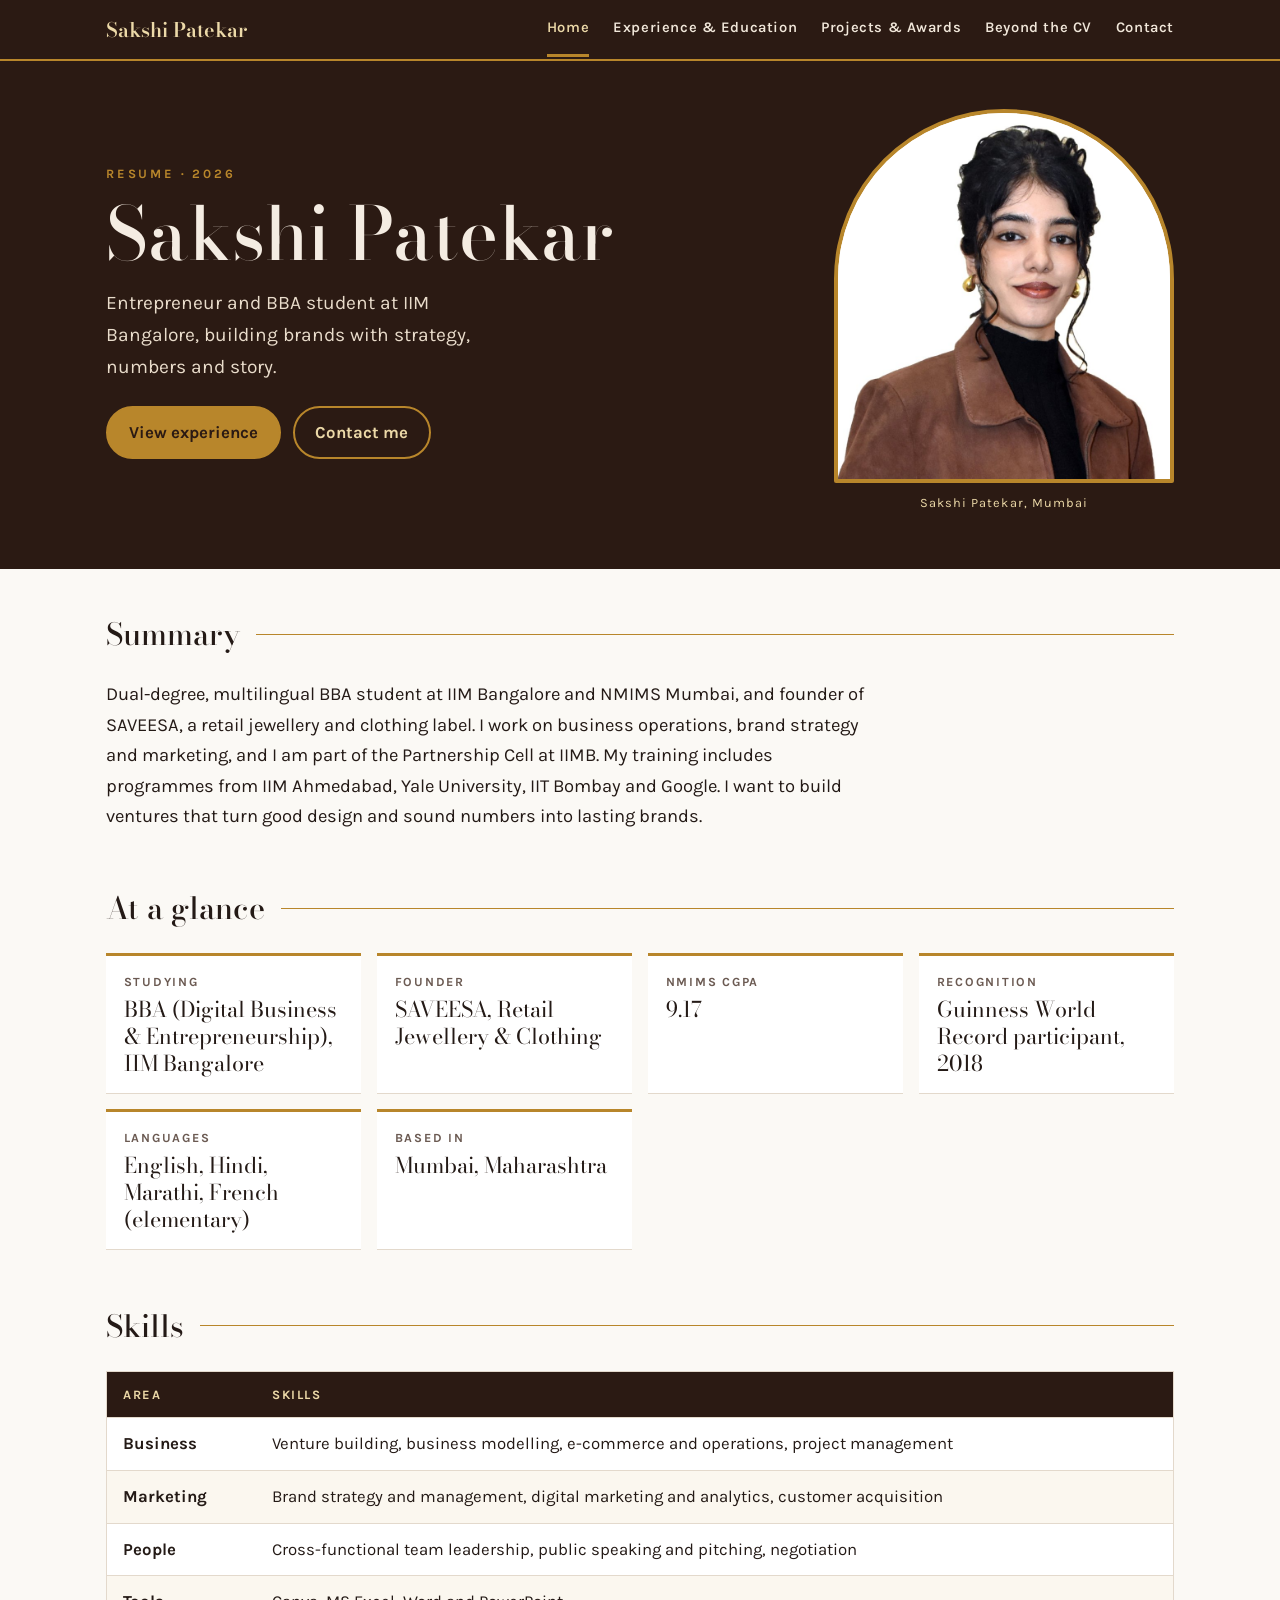
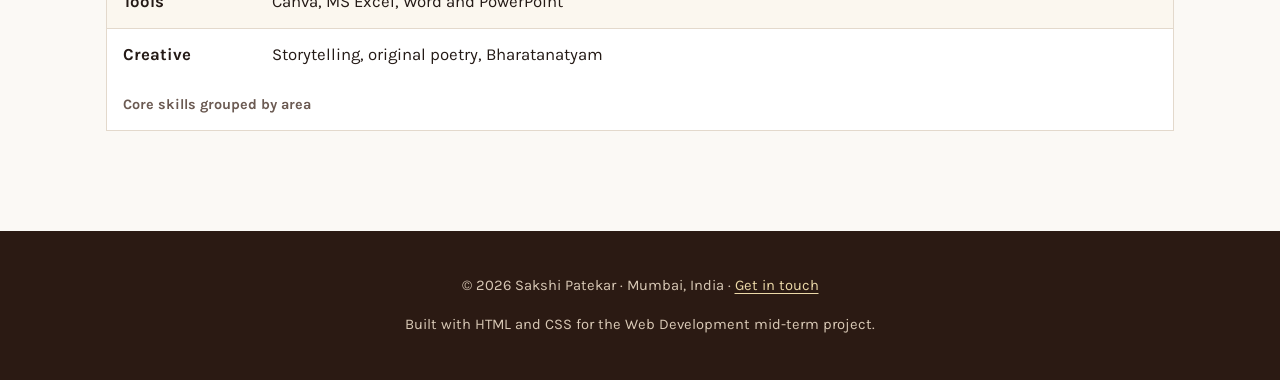
==== index.html @ 96bf37b6 "Add files via upload" ====
<!DOCTYPE html>
<html lang="en">
<head>
  <meta charset="utf-8">
  <meta name="viewport" content="width=device-width, initial-scale=1">
  <title>Sakshi Patekar | Resume</title>
  <meta name="description" content="Resume of Sakshi Patekar, BBA student at IIM Bangalore and founder of SAVEESA.">
  <link rel="preconnect" href="https://fonts.googleapis.com">
  <link rel="preconnect" href="https://fonts.gstatic.com" crossorigin>
  <link href="https://fonts.googleapis.com/css2?family=Bodoni+Moda:opsz,wght@6..96,500;6..96,600&family=Karla:wght@400;600;700&display=swap" rel="stylesheet">
  <link rel="stylesheet" href="css/style.css">
</head>
<body>
  <nav class="site-nav" aria-label="Main navigation">
    <ul>
      <li class="brand"><a href="index.html">Sakshi Patekar</a></li>
      <li><a href="index.html" aria-current="page">Home</a></li><li><a href="experience.html">Experience & Education</a></li><li><a href="projects.html">Projects & Awards</a></li><li><a href="about.html">Beyond the CV</a></li><li><a href="contact.html">Contact</a></li>
    </ul>
  </nav>
  <header class="hero">
    <div class="hero-inner">
      <div class="hero-text">
        <p class="eyebrow">Resume &middot; 2026</p>
        <h1>Sakshi Patekar</h1>
        <p class="tagline">Entrepreneur and BBA student at IIM Bangalore, building brands with strategy, numbers and story.</p>
        <div class="hero-links">
          <a class="btn solid" href="experience.html">View experience</a>
          <a class="btn" href="contact.html">Contact me</a>
        </div>
      </div>
      <figure class="portrait">
        <img src="images/sakshi.jpg" alt="Portrait of Sakshi Patekar in a brown suede jacket and black turtleneck" width="900" height="891">
        <figcaption>Sakshi Patekar, Mumbai</figcaption>
      </figure>
    </div>
  </header>
  <main>
    <section id="summary" aria-labelledby="summary-h">
      <h2 id="summary-h">Summary</h2>
      <p class="summary">Dual-degree, multilingual BBA student at IIM Bangalore and NMIMS Mumbai, and founder of SAVEESA, a retail jewellery and clothing label. I work on business operations, brand strategy and marketing, and I am part of the Partnership Cell at IIMB. My training includes programmes from IIM Ahmedabad, Yale University, IIT Bombay and Google. I want to build ventures that turn good design and sound numbers into lasting brands.</p>
    </section>

    <section id="at-a-glance" aria-labelledby="glance-h">
      <h2 id="glance-h">At a glance</h2>
      <dl class="facts">
        <div><dt>Studying</dt><dd>BBA (Digital Business &amp; Entrepreneurship), IIM Bangalore</dd></div>
        <div><dt>Founder</dt><dd>SAVEESA, Retail Jewellery &amp; Clothing</dd></div>
        <div><dt>NMIMS CGPA</dt><dd>9.17</dd></div>
        <div><dt>Recognition</dt><dd>Guinness World Record participant, 2018</dd></div>
        <div><dt>Languages</dt><dd>English, Hindi, Marathi, French (elementary)</dd></div>
        <div><dt>Based in</dt><dd>Mumbai, Maharashtra</dd></div>
      </dl>
    </section>

    <section id="skills" aria-labelledby="skills-h">
      <h2 id="skills-h">Skills</h2>
      <div class="table-wrap">
        <table>
          <caption>Core skills grouped by area</caption>
          <thead>
            <tr><th scope="col">Area</th><th scope="col">Skills</th></tr>
          </thead>
          <tbody>
            <tr><th scope="row">Business</th><td>Venture building, business modelling, e-commerce and operations, project management</td></tr>
            <tr><th scope="row">Marketing</th><td>Brand strategy and management, digital marketing and analytics, customer acquisition</td></tr>
            <tr><th scope="row">People</th><td>Cross-functional team leadership, public speaking and pitching, negotiation</td></tr>
            <tr><th scope="row">Tools</th><td>Canva, MS Excel, Word and PowerPoint</td></tr>
            <tr><th scope="row">Creative</th><td>Storytelling, original poetry, Bharatanatyam</td></tr>
          </tbody>
        </table>
      </div>
    </section>
  </main>
  <footer class="site-footer">
    <p>&copy; 2026 Sakshi Patekar &middot; Mumbai, India &middot; <a href="contact.html">Get in touch</a></p>
    <p>Built with HTML and CSS for the Web Development mid-term project.</p>
  </footer>
</body>
</html>
---- css/style.css ----
/* Design plan: palette is taken from the portfolio photo (suede jacket brown, gold earrings, black knit).
   Layout idea: espresso header band with an arch-framed portrait, then a light paper column with gold rules. */
:root {
  --espresso: #2b1a13;
  --suede: #7a4a35;
  --gold: #b8862b;
  --gold-soft: #ecd9a8;
  --paper: #fbf9f5;
  --ink: #241a16;
  --muted: #6b5a52;
  --line: #e3d9cc;
  --font-display: "Bodoni Moda", "Didot", Georgia, serif;
  --font-body: "Karla", "Segoe UI", Arial, sans-serif;
}

*, *::before, *::after { box-sizing: border-box; }

html { scroll-behavior: smooth; }

body {
  margin: 0;
  background: var(--paper);
  color: var(--ink);
  font-family: var(--font-body);
  font-size: 1.05rem;
  line-height: 1.65;
}

img { max-width: 100%; display: block; }

a { color: var(--suede); text-underline-offset: 3px; }
a:hover { color: var(--gold); }
a:focus-visible, summary:focus-visible { outline: 3px solid var(--gold); outline-offset: 3px; }

/* ---------- Navigation (flexbox) ---------- */
.site-nav {
  background: var(--espresso);
  border-bottom: 2px solid var(--gold);
  position: sticky;
  top: 0;
  z-index: 10;
}
.site-nav ul {
  list-style: none;
  margin: 0 auto;
  padding: 0 1rem;
  max-width: 1100px;
  display: flex;
  flex-wrap: wrap;
  align-items: center;
  gap: 0.25rem 1.5rem;
}
.site-nav .brand {
  font-family: var(--font-display);
  font-size: 1.25rem;
  color: var(--gold-soft);
  margin-right: auto;
  padding: 0.8rem 0;
}
.site-nav a {
  color: #f1e7da;
  text-decoration: none;
  font-weight: 600;
  letter-spacing: 0.04em;
  font-size: 0.92rem;
  padding: 0.9rem 0;
  display: inline-block;
  border-bottom: 3px solid transparent;
}
.site-nav a:hover { color: var(--gold-soft); border-bottom-color: var(--gold); }
.site-nav a[aria-current="page"] { border-bottom-color: var(--gold); color: var(--gold-soft); }
.site-nav .brand a { padding: 0; border: 0; color: inherit; font-size: inherit; letter-spacing: 0; }

/* ---------- Page header ---------- */
.hero {
  background: var(--espresso);
  color: #f4ece2;
}
.hero-inner {
  max-width: 1100px;
  margin: 0 auto;
  padding: 3rem 1rem 3.5rem;
  display: flex;
  flex-wrap: wrap;
  align-items: center;
  gap: 2.5rem;
}
.hero-text { flex: 1 1 380px; }
.hero .eyebrow {
  color: var(--gold);
  text-transform: uppercase;
  letter-spacing: 0.22em;
  font-size: 0.8rem;
  font-weight: 700;
  margin: 0 0 0.75rem;
}
.hero h1 {
  font-family: var(--font-display);
  font-weight: 500;
  font-size: clamp(2.6rem, 7vw, 4.6rem);
  line-height: 1.02;
  margin: 0 0 1rem;
  text-wrap: balance;
}
.hero .tagline {
  font-size: 1.2rem;
  max-width: 34ch;
  color: #e9dccb;
  margin: 0 0 1.5rem;
}
.hero-links { display: flex; flex-wrap: wrap; gap: 0.75rem; }

.portrait {
  flex: 0 1 340px;
  margin: 0;
}
.portrait img {
  width: 100%;
  height: auto;
  aspect-ratio: 10 / 11;
  object-fit: cover;
  object-position: 55% top;
  border-radius: 999px 999px 12px 12px; /* arch frame */
  border: 4px solid var(--gold);
  background: #fff;
}
.portrait figcaption {
  font-size: 0.8rem;
  color: var(--gold-soft);
  text-align: center;
  margin-top: 0.6rem;
  letter-spacing: 0.08em;
}

.page-title-band {
  background: var(--espresso);
  color: #f4ece2;
  padding: 2.25rem 1rem 2.5rem;
}
.page-title-band > div { max-width: 1100px; margin: 0 auto; }
.page-title-band h1 {
  font-family: var(--font-display);
  font-weight: 500;
  font-size: clamp(2rem, 5vw, 3.2rem);
  margin: 0;
}
.page-title-band p { margin: 0.4rem 0 0; color: var(--gold-soft); }

/* ---------- Buttons ---------- */
.btn {
  display: inline-block;
  padding: 0.65rem 1.3rem;
  border-radius: 999px;
  font-weight: 700;
  text-decoration: none;
  border: 2px solid var(--gold);
  color: var(--gold-soft);
  transition: background 0.2s, color 0.2s;
}
.btn:hover { background: var(--gold); color: var(--espresso); }
.btn.solid { background: var(--gold); color: var(--espresso); }
.btn.solid:hover { background: var(--gold-soft); }

/* ---------- Main content ---------- */
main {
  max-width: 1100px;
  margin: 0 auto;
  padding: 2.5rem 1rem 3rem;
}
main > section { margin-bottom: 3.25rem; }

h2 {
  font-family: var(--font-display);
  font-weight: 500;
  font-size: 1.9rem;
  margin: 0 0 1.25rem;
  display: flex;
  align-items: center;
  gap: 1rem;
}
h2::after { content: ""; flex: 1; height: 1px; background: var(--gold); }
h3 { font-size: 1.15rem; margin: 0; }

.summary { max-width: 70ch; font-size: 1.15rem; }

.facts {
  display: grid;
  grid-template-columns: repeat(auto-fit, minmax(210px, 1fr));
  gap: 1rem;
  margin: 0;
}
.facts > div {
  border-top: 3px solid var(--gold);
  background: #fff;
  padding: 1rem 1.1rem;
  box-shadow: 0 1px 0 var(--line);
}
.facts dt { font-size: 0.78rem; text-transform: uppercase; letter-spacing: 0.14em; color: var(--muted); font-weight: 700; }
.facts dd { margin: 0.2rem 0 0; font-family: var(--font-display); font-size: 1.35rem; line-height: 1.25; }

/* ---------- Entries (article) ---------- */
.entry {
  display: grid;
  grid-template-columns: 11rem 1fr;
  gap: 0.5rem 1.5rem;
  padding: 1.25rem 0;
  border-bottom: 1px solid var(--line);
}
.entry:last-child { border-bottom: 0; }
.entry .when { color: var(--muted); font-weight: 600; font-size: 0.95rem; }
.entry .org { color: var(--suede); font-weight: 700; margin: 0.1rem 0 0.5rem; }
.entry p { margin: 0 0 0.5rem; max-width: 70ch; }
.entry ul { margin: 0.25rem 0 0; padding-left: 1.2rem; max-width: 70ch; }
.entry li { margin-bottom: 0.3rem; }

.chips { list-style: none; padding: 0 !important; margin: 0.6rem 0 0; display: flex; flex-wrap: wrap; gap: 0.4rem; }
.chips li {
  background: var(--gold-soft);
  color: var(--espresso);
  font-size: 0.82rem;
  font-weight: 700;
  padding: 0.15rem 0.7rem;
  border-radius: 999px;
  margin: 0;
}

.cards {
  display: grid;
  grid-template-columns: repeat(auto-fit, minmax(290px, 1fr));
  gap: 1.25rem;
}
.card {
  background: #fff;
  border: 1px solid var(--line);
  border-left: 5px solid var(--gold);
  padding: 1.25rem 1.3rem;
}
.card h3 { font-family: var(--font-display); font-size: 1.3rem; font-weight: 600; }
.card .when { color: var(--muted); font-size: 0.9rem; font-weight: 600; margin: 0.15rem 0 0.6rem; }
.card p { margin: 0 0 0.5rem; }

/* ---------- Tables ---------- */
.table-wrap { overflow-x: auto; background: #fff; border: 1px solid var(--line); }
table { width: 100%; border-collapse: collapse; min-width: 520px; }
caption {
  text-align: left;
  padding: 0.8rem 1rem;
  font-weight: 700;
  color: var(--muted);
  font-size: 0.9rem;
  caption-side: bottom;
}
thead th {
  background: var(--espresso);
  color: var(--gold-soft);
  text-align: left;
  font-size: 0.8rem;
  letter-spacing: 0.12em;
  text-transform: uppercase;
  padding: 0.75rem 1rem;
}
tbody th { text-align: left; font-weight: 700; }
tbody th, tbody td { padding: 0.75rem 1rem; border-top: 1px solid var(--line); vertical-align: top; }
tbody tr:nth-child(even) { background: #fbf7ef; }
tbody tr:hover { background: var(--gold-soft); }
td.num { font-variant-numeric: tabular-nums; white-space: nowrap; }

/* ---------- Misc ---------- */
.two-col {
  display: grid;
  grid-template-columns: repeat(auto-fit, minmax(300px, 1fr));
  gap: 2rem;
}
details {
  background: #fff;
  border: 1px solid var(--line);
  padding: 0.8rem 1.1rem;
  margin-bottom: 0.75rem;
}
summary { cursor: pointer; font-weight: 700; }
details p { margin: 0.6rem 0 0; }

.contact-list { list-style: none; padding: 0; margin: 0; display: grid; gap: 1rem; }
.contact-list li { border-left: 4px solid var(--gold); padding-left: 1rem; }
.contact-list span { display: block; font-size: 0.78rem; text-transform: uppercase; letter-spacing: 0.14em; color: var(--muted); font-weight: 700; }
address { font-style: normal; }

blockquote {
  margin: 0;
  padding: 1rem 1.3rem;
  border-left: 4px solid var(--gold);
  background: #fff;
  font-family: var(--font-display);
  font-size: 1.25rem;
}

.site-footer {
  background: var(--espresso);
  color: #d9c9b6;
  text-align: center;
  padding: 1.75rem 1rem;
  font-size: 0.92rem;
}
.site-footer a { color: var(--gold-soft); }

@media (max-width: 720px) {
  .entry { grid-template-columns: 1fr; }
  .site-nav .brand { width: 100%; padding-bottom: 0; }
  .hero-inner { padding-top: 2rem; }
  .portrait { order: -1; flex-basis: 220px; margin: 0 auto; }
}

@media (prefers-reduced-motion: reduce) {
  html { scroll-behavior: auto; }
  .btn { transition: none; }
}
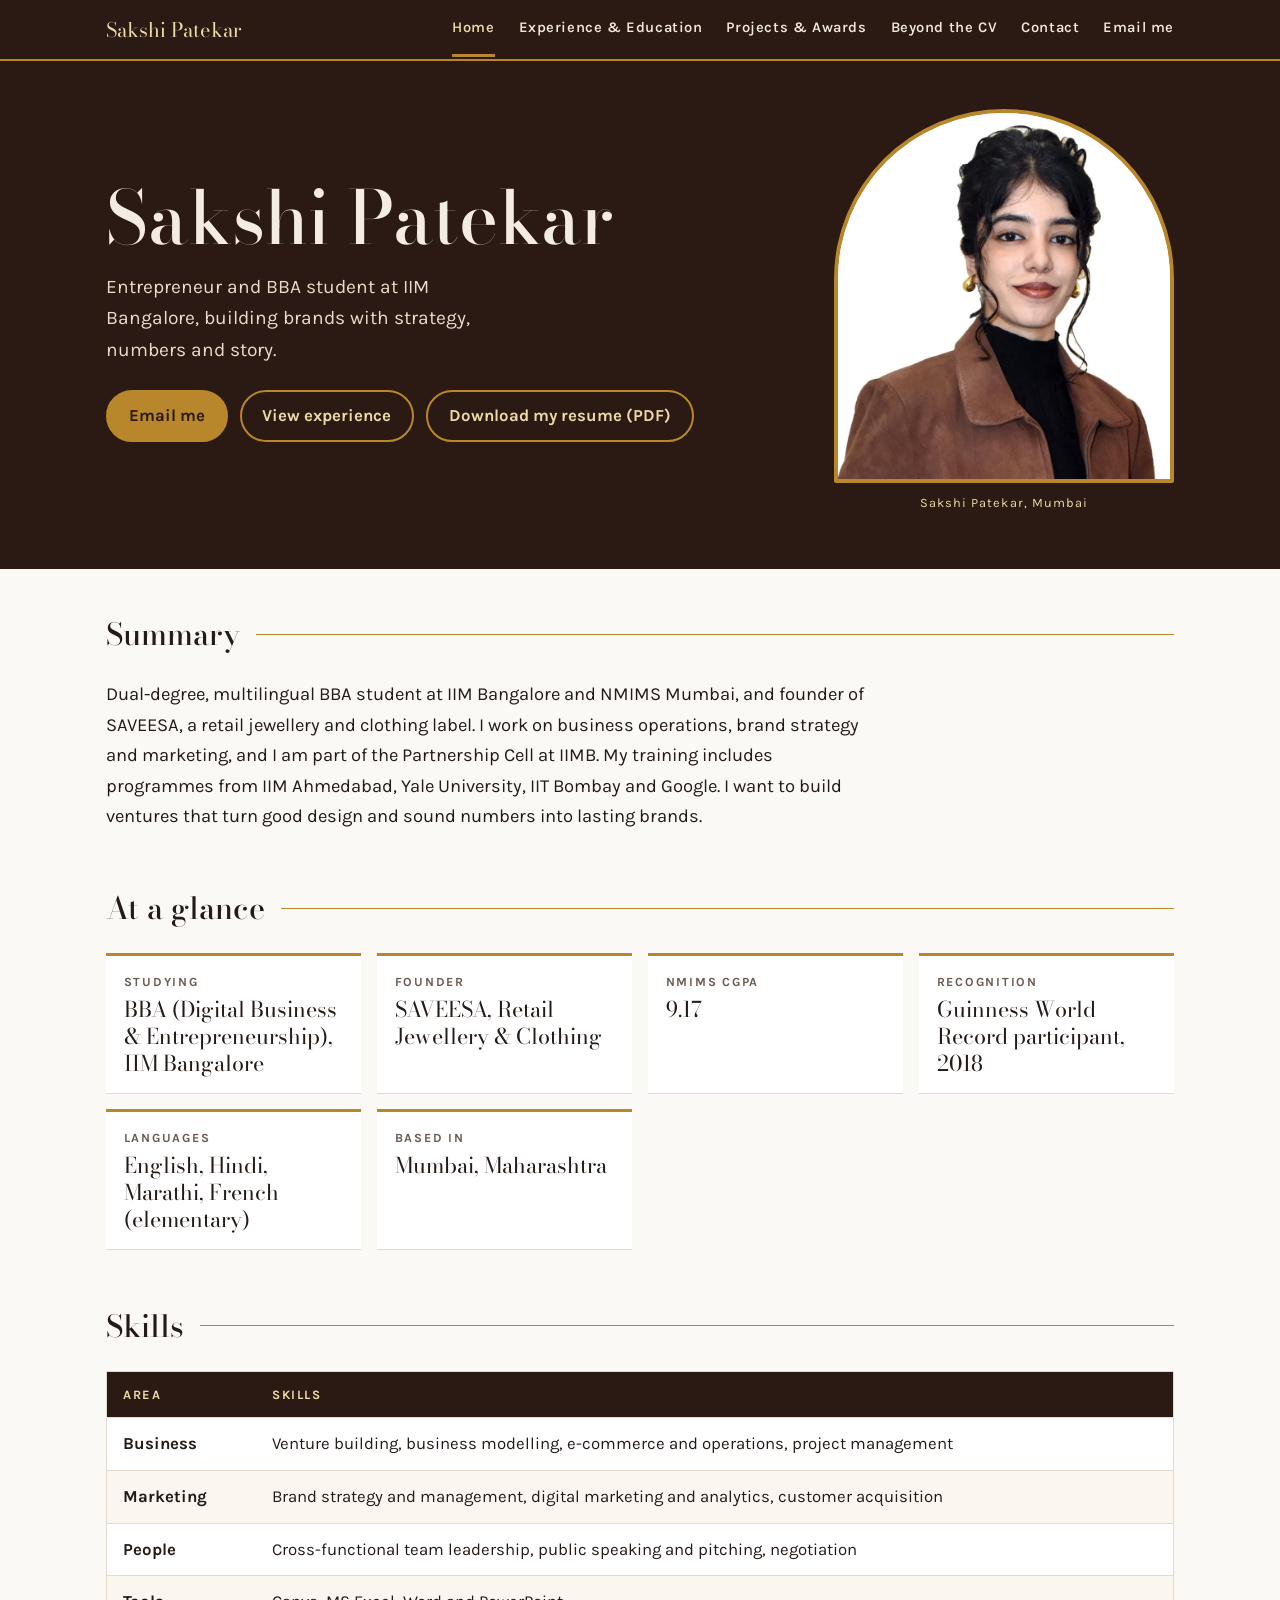
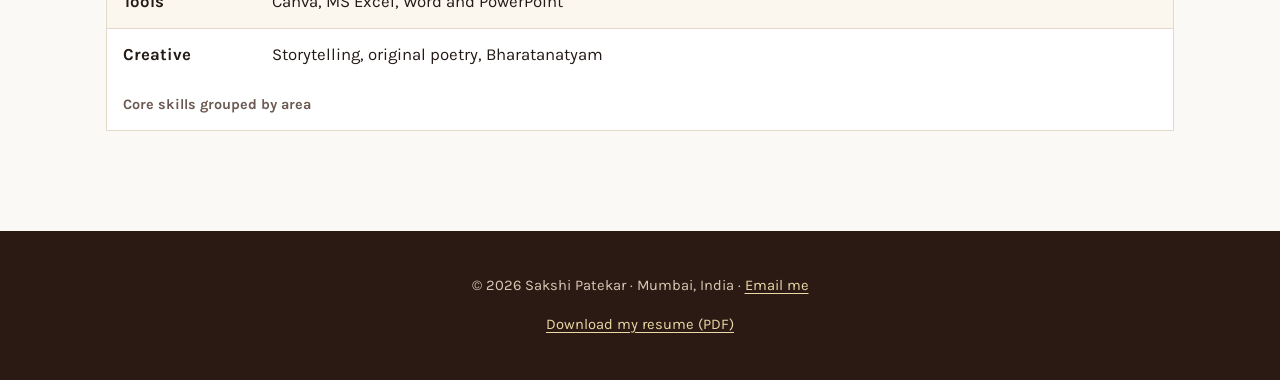
==== commit 84e16c07: "Add files via upload" ====
--- a/index.html
+++ b/index.html
@@ -13,19 +13,20 @@
 <body>
   <nav class="site-nav" aria-label="Main navigation">
     <ul>
-      <li class="brand"><a href="index.html">Sakshi Patekar</a></li>
+      <li class="brand">Sakshi Patekar</li>
       <li><a href="index.html" aria-current="page">Home</a></li><li><a href="experience.html">Experience & Education</a></li><li><a href="projects.html">Projects & Awards</a></li><li><a href="about.html">Beyond the CV</a></li><li><a href="contact.html">Contact</a></li>
+      <li><a class="nav-cta" href="mailto:40sakshipatekarviiia@gmail.com?subject=Hello%20Sakshi">Email me</a></li>
     </ul>
   </nav>
   <header class="hero">
     <div class="hero-inner">
       <div class="hero-text">
-        <p class="eyebrow">Resume &middot; 2026</p>
         <h1>Sakshi Patekar</h1>
         <p class="tagline">Entrepreneur and BBA student at IIM Bangalore, building brands with strategy, numbers and story.</p>
         <div class="hero-links">
-          <a class="btn solid" href="experience.html">View experience</a>
-          <a class="btn" href="contact.html">Contact me</a>
+          <a class="btn solid" href="mailto:40sakshipatekarviiia@gmail.com?subject=Hello%20Sakshi">Email me</a>
+          <a class="btn" href="experience.html">View experience</a>
+          <a class="btn" href="resume.pdf" download>Download my resume (PDF)</a>
         </div>
       </div>
       <figure class="portrait">
@@ -72,8 +73,8 @@
     </section>
   </main>
   <footer class="site-footer">
-    <p>&copy; 2026 Sakshi Patekar &middot; Mumbai, India &middot; <a href="contact.html">Get in touch</a></p>
-    <p>Built with HTML and CSS for the Web Development mid-term project.</p>
+    <p>&copy; 2026 Sakshi Patekar &middot; Mumbai, India &middot; <a href="mailto:40sakshipatekarviiia@gmail.com?subject=Hello%20Sakshi">Email me</a></p>
+    <p><a href="resume.pdf" download>Download my resume (PDF)</a></p>
   </footer>
 </body>
 </html>
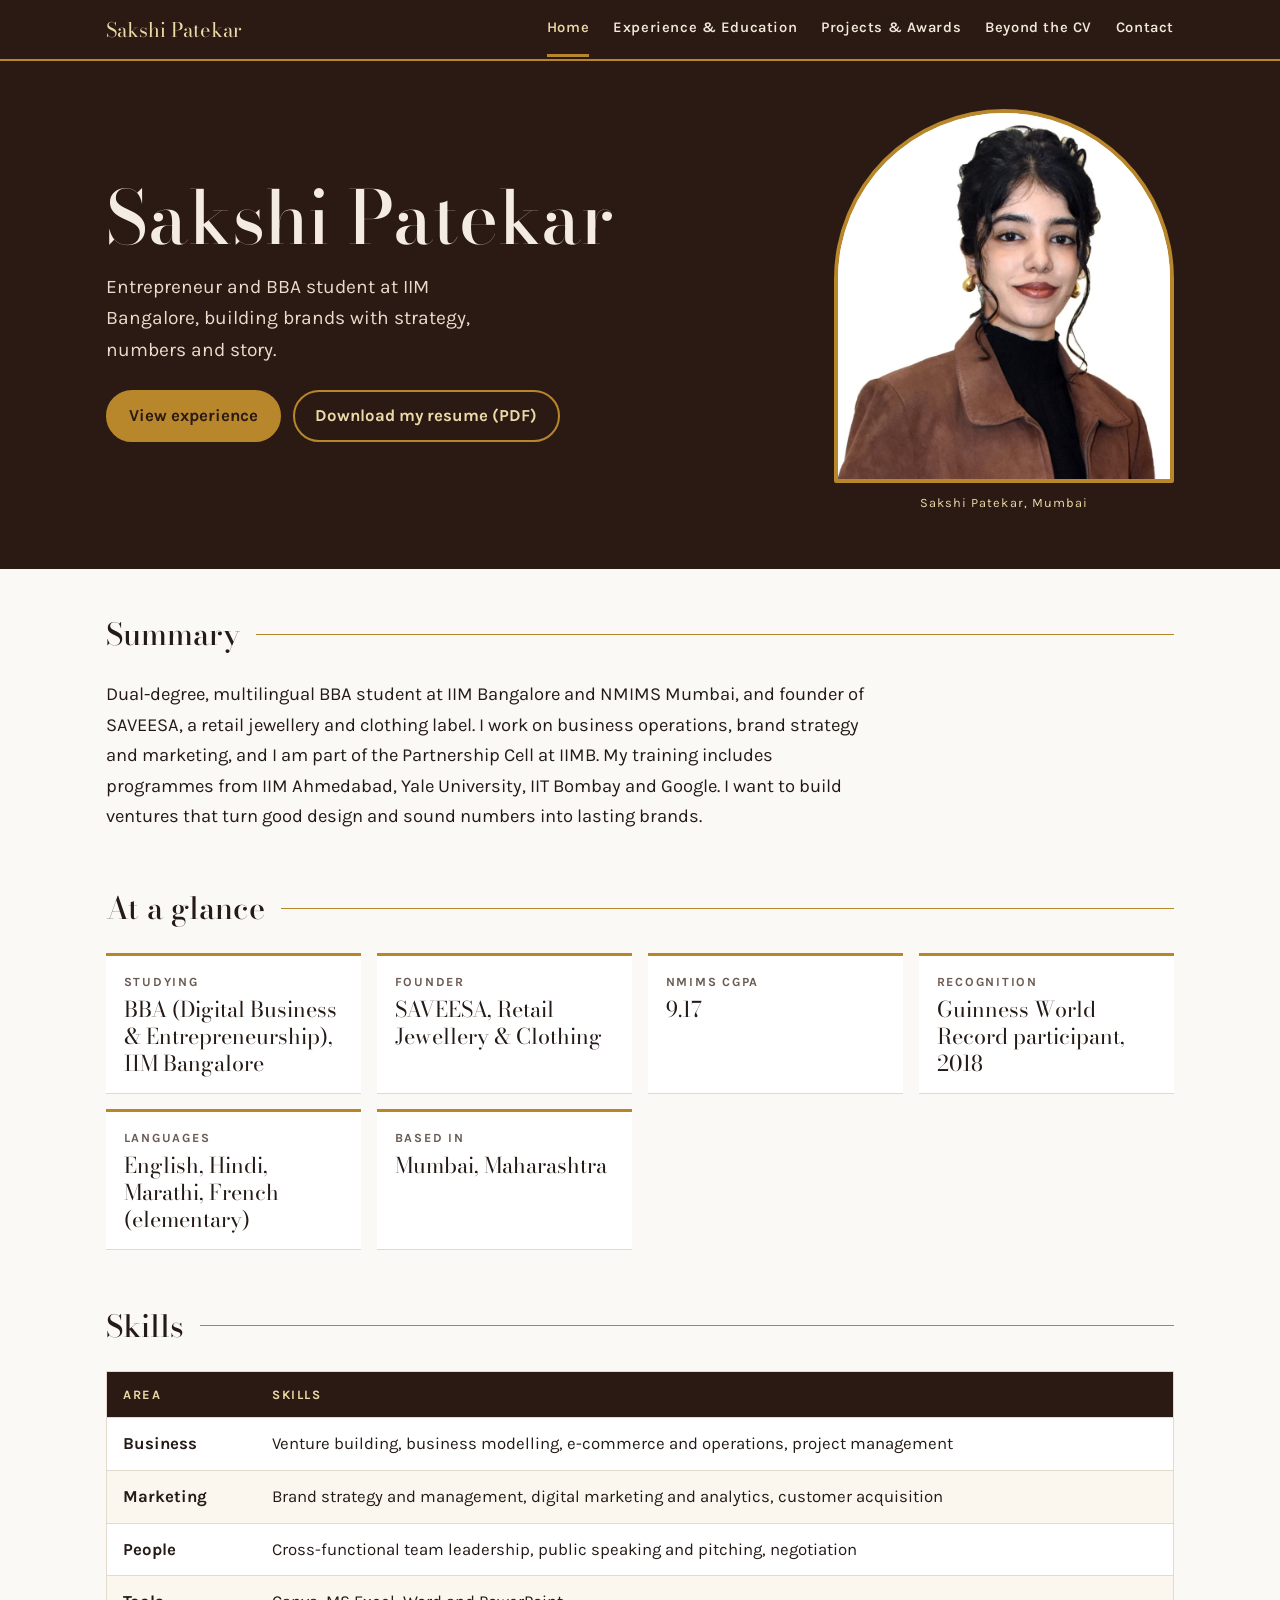
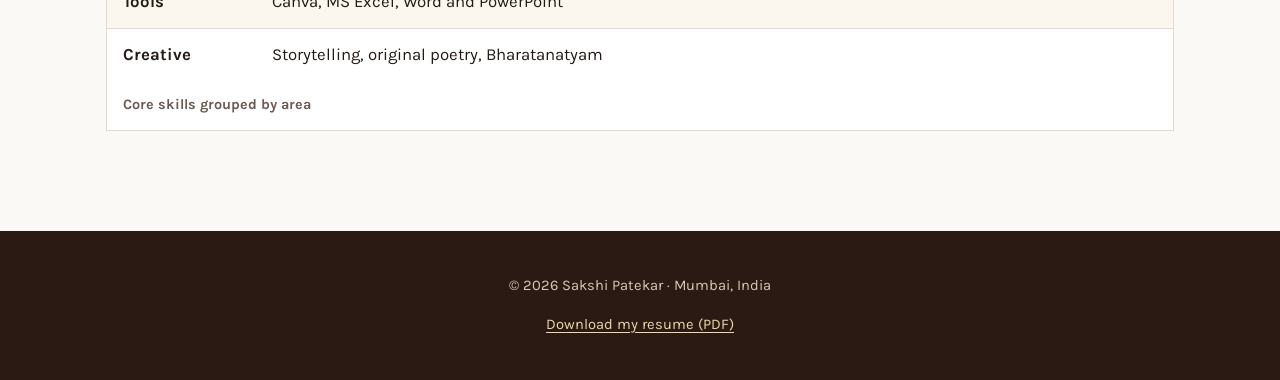
==== commit d2474be7: "Add files via upload" ====
--- a/index.html
+++ b/index.html
@@ -15,7 +15,6 @@
     <ul>
       <li class="brand">Sakshi Patekar</li>
       <li><a href="index.html" aria-current="page">Home</a></li><li><a href="experience.html">Experience & Education</a></li><li><a href="projects.html">Projects & Awards</a></li><li><a href="about.html">Beyond the CV</a></li><li><a href="contact.html">Contact</a></li>
-      <li><a class="nav-cta" href="mailto:40sakshipatekarviiia@gmail.com?subject=Hello%20Sakshi">Email me</a></li>
     </ul>
   </nav>
   <header class="hero">
@@ -24,8 +23,7 @@
         <h1>Sakshi Patekar</h1>
         <p class="tagline">Entrepreneur and BBA student at IIM Bangalore, building brands with strategy, numbers and story.</p>
         <div class="hero-links">
-          <a class="btn solid" href="mailto:40sakshipatekarviiia@gmail.com?subject=Hello%20Sakshi">Email me</a>
-          <a class="btn" href="experience.html">View experience</a>
+          <a class="btn solid" href="experience.html">View experience</a>
           <a class="btn" href="resume.pdf" download>Download my resume (PDF)</a>
         </div>
       </div>
@@ -73,7 +71,7 @@
     </section>
   </main>
   <footer class="site-footer">
-    <p>&copy; 2026 Sakshi Patekar &middot; Mumbai, India &middot; <a href="mailto:40sakshipatekarviiia@gmail.com?subject=Hello%20Sakshi">Email me</a></p>
+    <p>&copy; 2026 Sakshi Patekar &middot; Mumbai, India </p>
     <p><a href="resume.pdf" download>Download my resume (PDF)</a></p>
   </footer>
 </body>
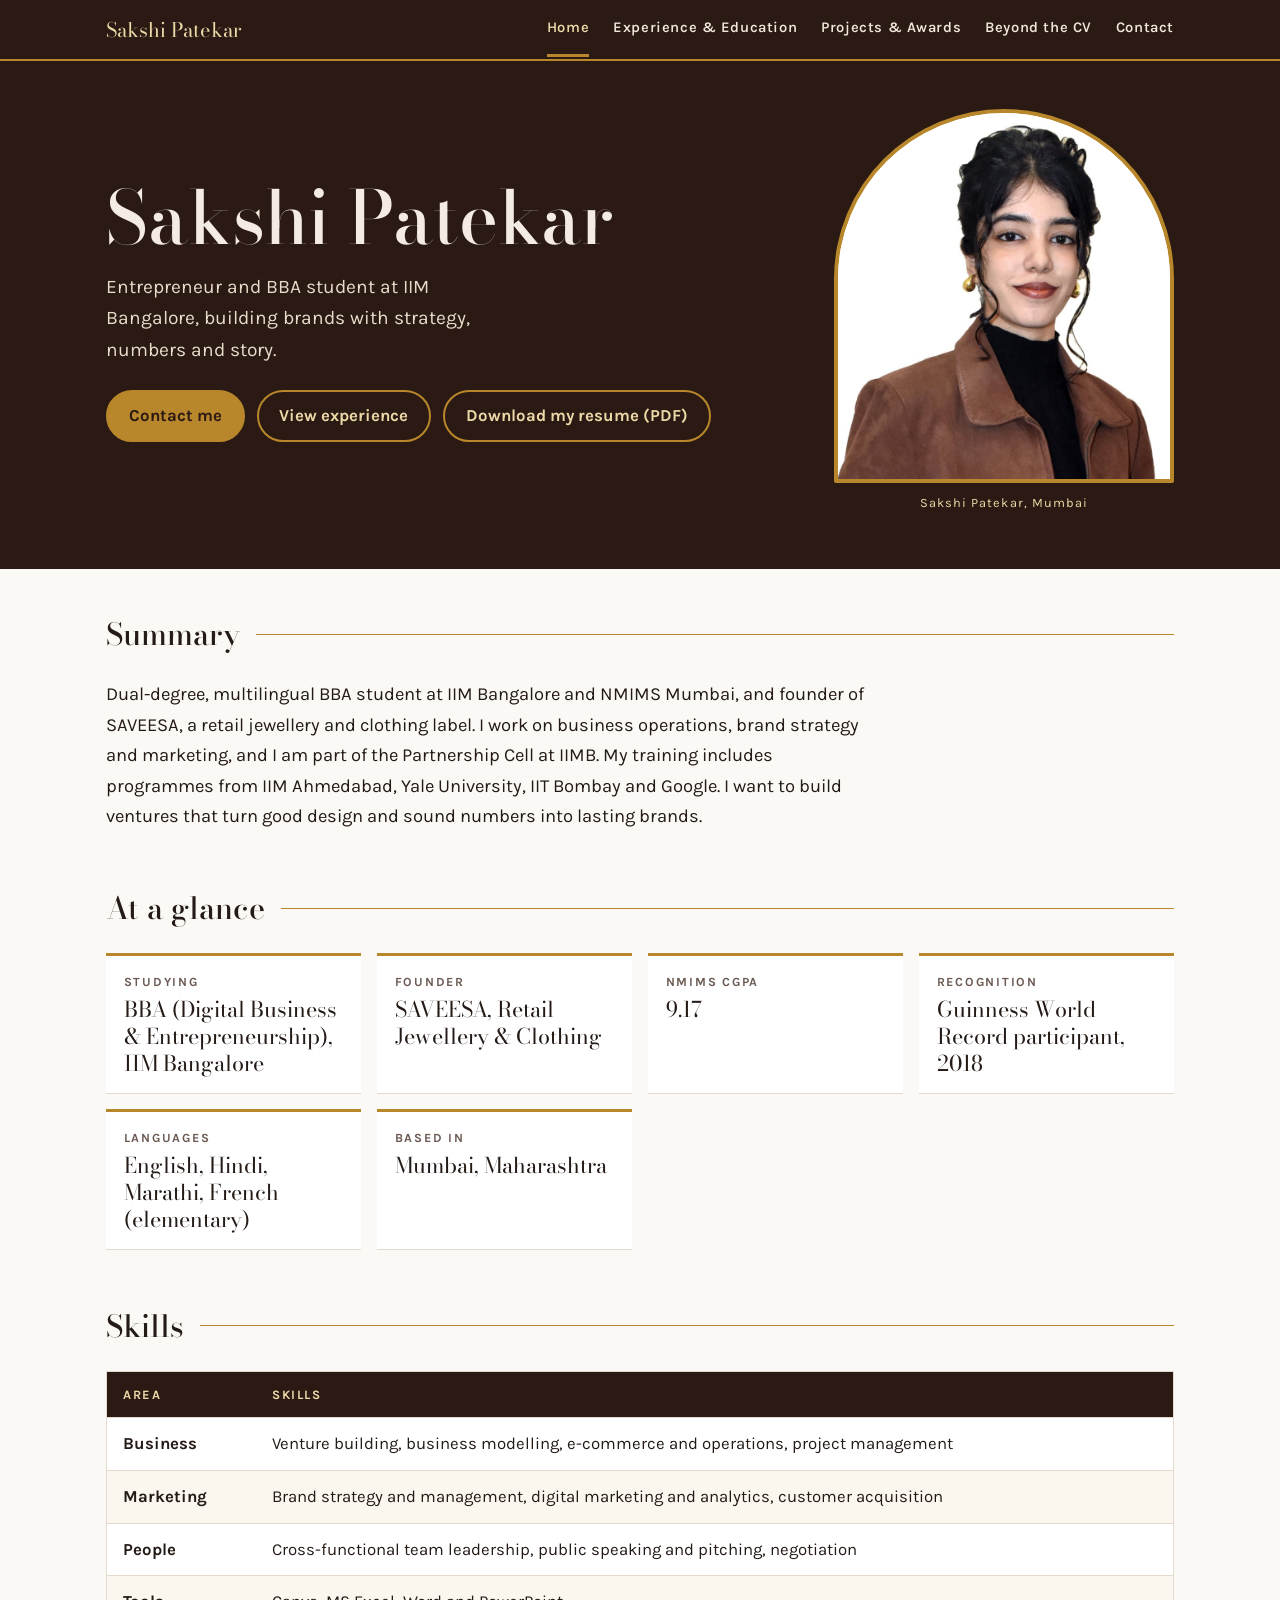
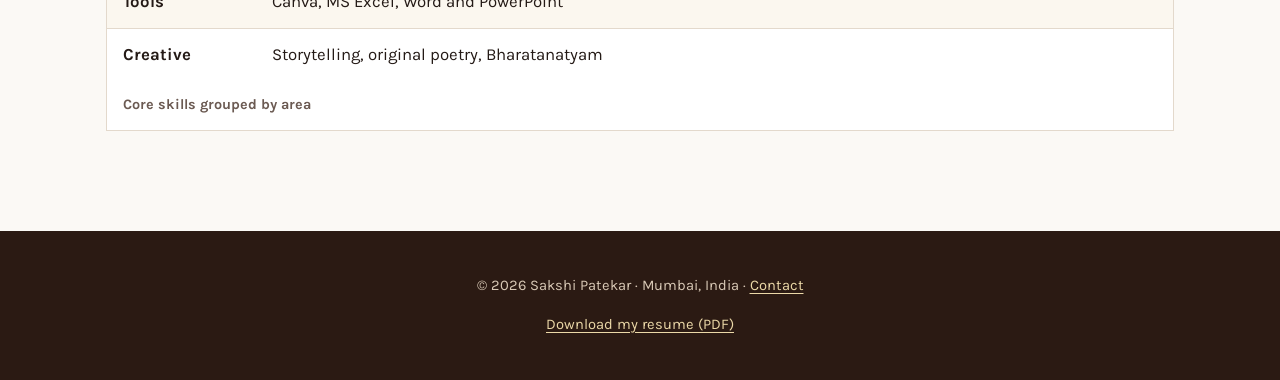
==== commit ca388201: "Add files via upload" ====
--- a/index.html
+++ b/index.html
@@ -23,7 +23,8 @@
         <h1>Sakshi Patekar</h1>
         <p class="tagline">Entrepreneur and BBA student at IIM Bangalore, building brands with strategy, numbers and story.</p>
         <div class="hero-links">
-          <a class="btn solid" href="experience.html">View experience</a>
+          <a class="btn solid" href="contact.html">Contact me</a>
+          <a class="btn" href="experience.html">View experience</a>
           <a class="btn" href="resume.pdf" download>Download my resume (PDF)</a>
         </div>
       </div>
@@ -71,7 +72,7 @@
     </section>
   </main>
   <footer class="site-footer">
-    <p>&copy; 2026 Sakshi Patekar &middot; Mumbai, India </p>
+    <p>&copy; 2026 Sakshi Patekar &middot; Mumbai, India &middot; <a href="contact.html">Contact</a></p>
     <p><a href="resume.pdf" download>Download my resume (PDF)</a></p>
   </footer>
 </body>
